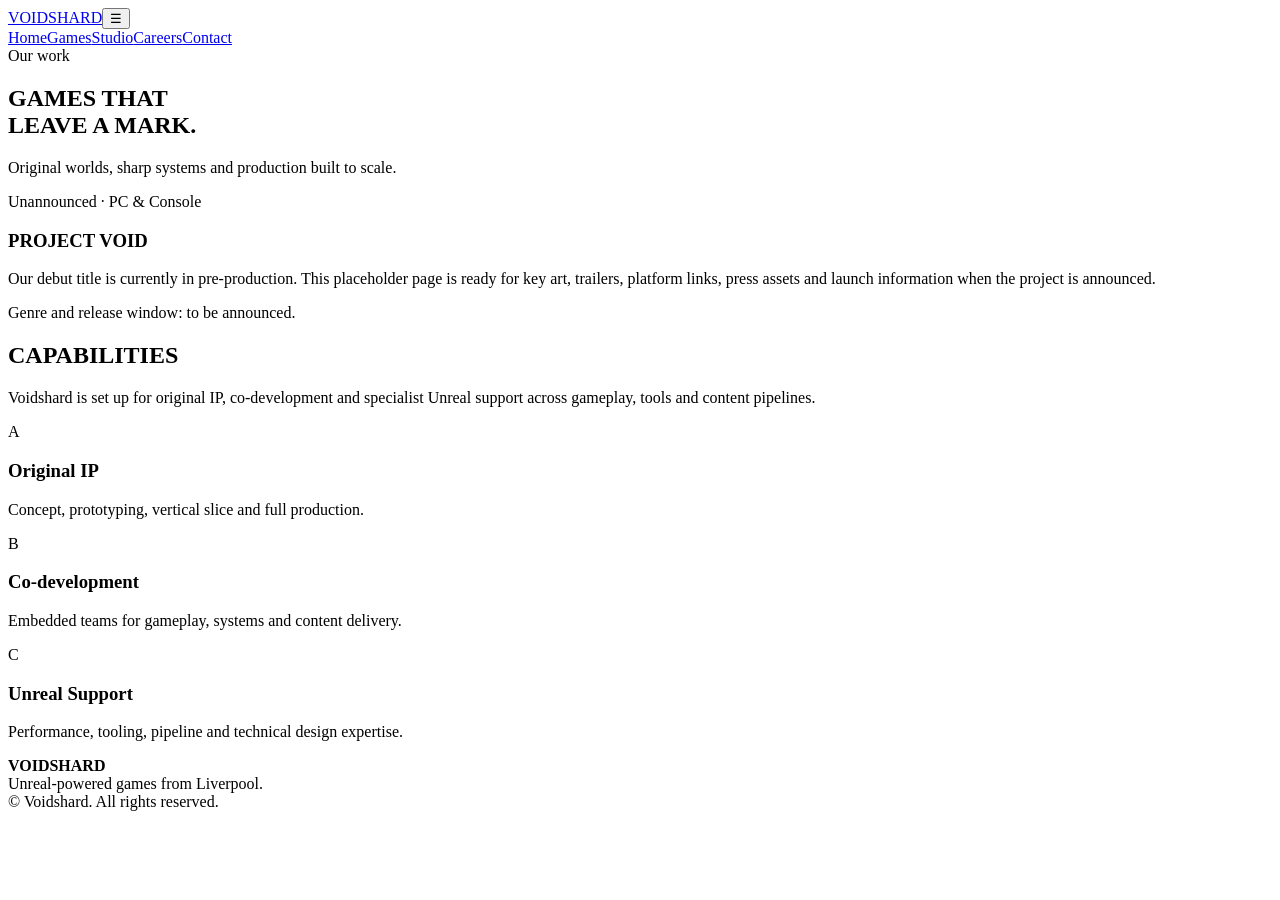
==== games.html @ ee2d3dab "Add games page" ====
<!doctype html><html lang="en"><head><meta charset="utf-8"><meta name="viewport" content="width=device-width,initial-scale=1"><meta name="description" content="Explore games and capabilities from Voidshard."><title>Games | Voidshard</title><link rel="stylesheet" href="assets/styles.css"></head><body><header class="site-header"><div class="wrap nav"><a class="brand" href="index.html"><span class="mark" aria-hidden="true"></span><span>VOIDSHARD</span></a><button class="menu" aria-label="Toggle navigation" aria-expanded="false">☰</button><nav class="nav-links"><a href="index.html">Home</a><a href="games.html">Games</a><a href="studio.html">Studio</a><a href="careers.html">Careers</a><a href="contact.html">Contact</a></nav></div></header><main><section class="page-hero"><div class="wrap"><div class="eyebrow">Our work</div><h1>GAMES THAT<br>LEAVE A MARK.</h1><p>Original worlds, sharp systems and production built to scale.</p></div></section><section class="section"><div class="wrap"><div class="feature"><div class="feature-art"></div><div class="feature-copy"><div class="eyebrow">Unannounced · PC & Console</div><h3>PROJECT VOID</h3><p>Our debut title is currently in pre-production. This placeholder page is ready for key art, trailers, platform links, press assets and launch information when the project is announced.</p><p class="small">Genre and release window: to be announced.</p></div></div></div></section><section class="section"><div class="wrap"><div class="section-head"><h2>CAPABILITIES</h2><p>Voidshard is set up for original IP, co-development and specialist Unreal support across gameplay, tools and content pipelines.</p></div><div class="grid-3"><article class="card"><span class="num">A</span><h3>Original IP</h3><p>Concept, prototyping, vertical slice and full production.</p></article><article class="card"><span class="num">B</span><h3>Co-development</h3><p>Embedded teams for gameplay, systems and content delivery.</p></article><article class="card"><span class="num">C</span><h3>Unreal Support</h3><p>Performance, tooling, pipeline and technical design expertise.</p></article></div></div></section></main><footer><div class="wrap footer-row"><div><strong>VOIDSHARD</strong><div class="small">Unreal-powered games from Liverpool.</div></div><div class="small">© <span data-year></span> Voidshard. All rights reserved.</div></div></footer><script src="assets/script.js"></script></body></html>
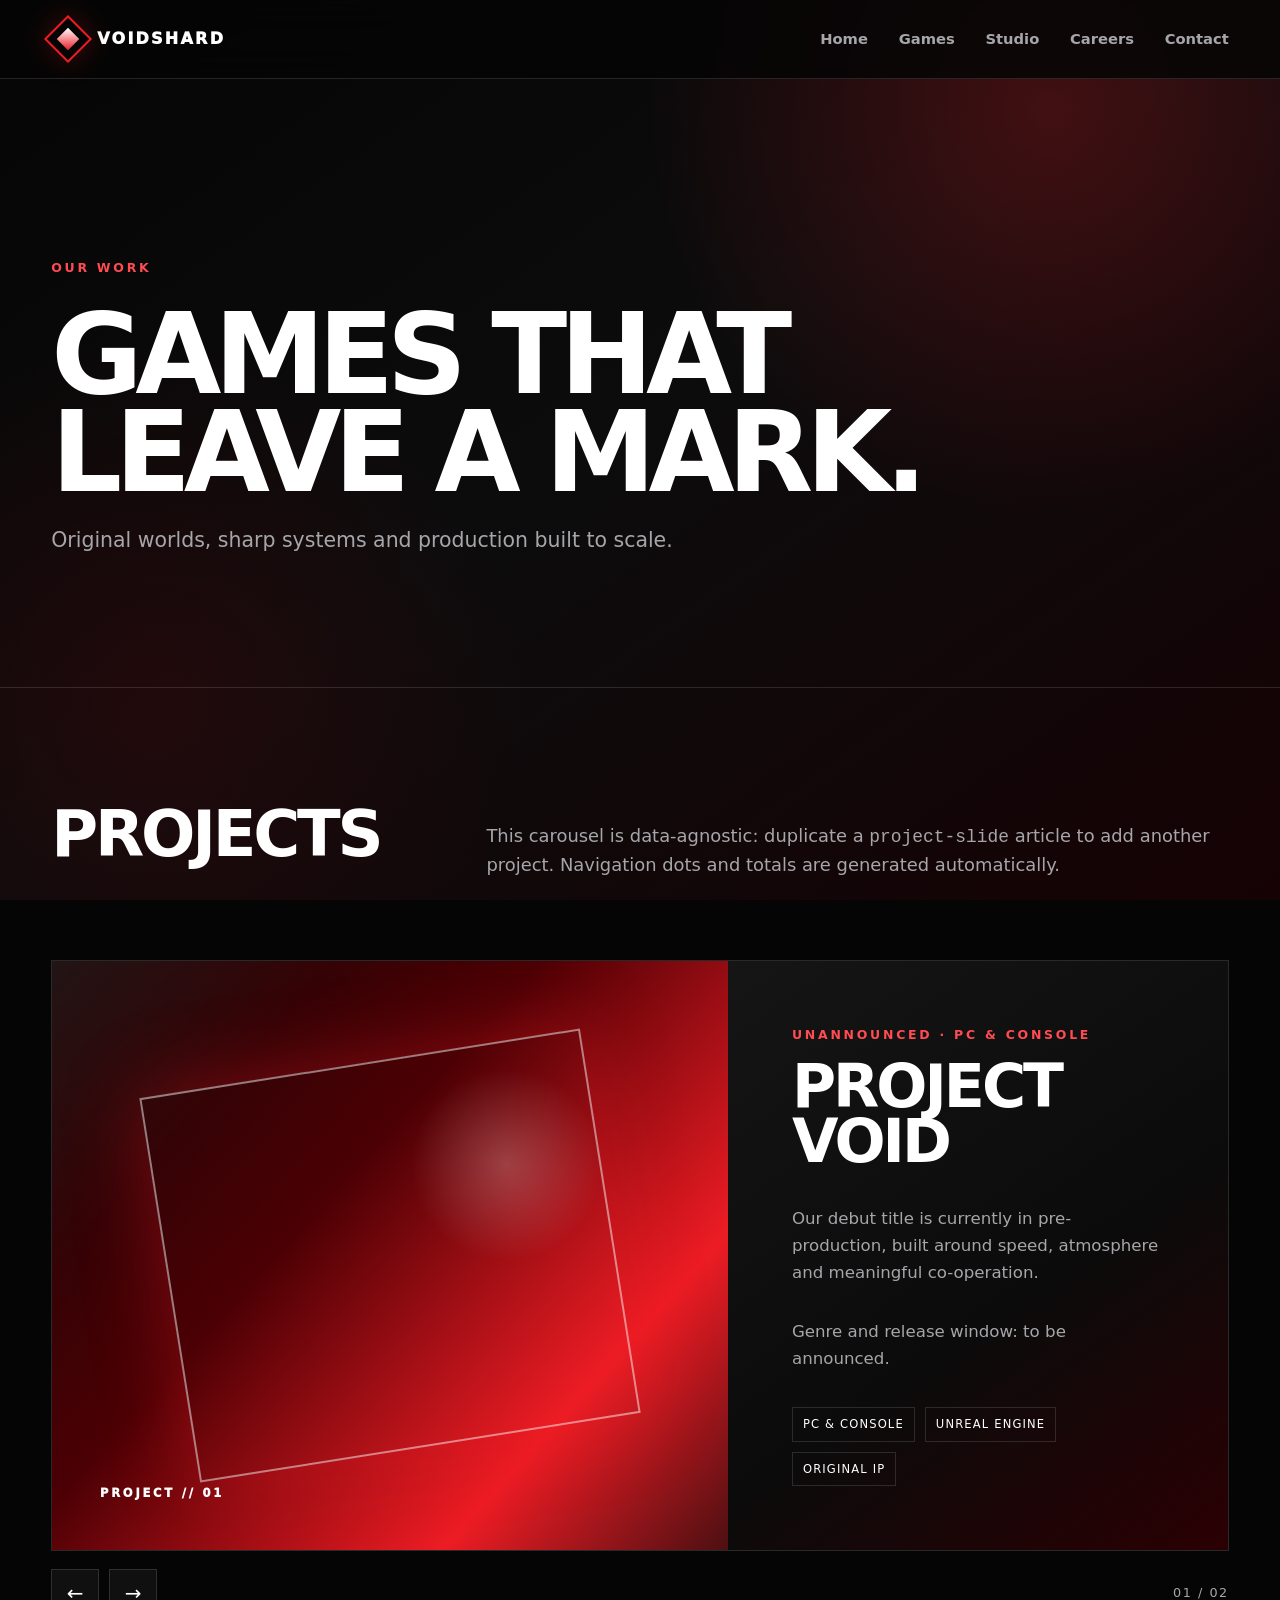
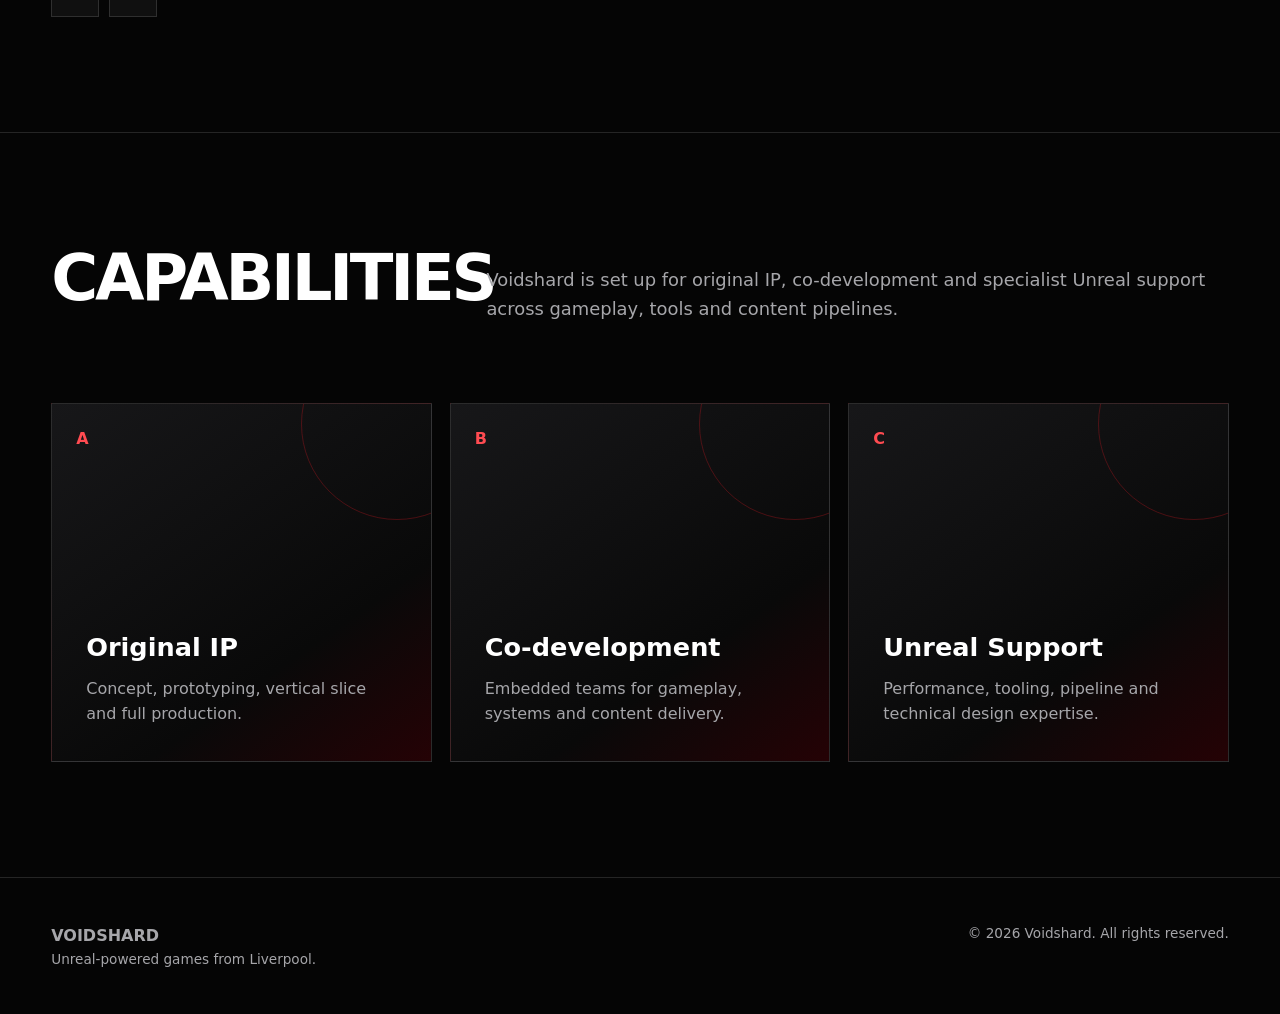
==== commit 1f791d43: "Add reusable multi-project games carousel" ====
--- a/games.html
+++ b/games.html
@@ -1 +1 @@
-<!doctype html><html lang="en"><head><meta charset="utf-8"><meta name="viewport" content="width=device-width,initial-scale=1"><meta name="description" content="Explore games and capabilities from Voidshard."><title>Games | Voidshard</title><link rel="stylesheet" href="assets/styles.css"></head><body><header class="site-header"><div class="wrap nav"><a class="brand" href="index.html"><span class="mark" aria-hidden="true"></span><span>VOIDSHARD</span></a><button class="menu" aria-label="Toggle navigation" aria-expanded="false">☰</button><nav class="nav-links"><a href="index.html">Home</a><a href="games.html">Games</a><a href="studio.html">Studio</a><a href="careers.html">Careers</a><a href="contact.html">Contact</a></nav></div></header><main><section class="page-hero"><div class="wrap"><div class="eyebrow">Our work</div><h1>GAMES THAT<br>LEAVE A MARK.</h1><p>Original worlds, sharp systems and production built to scale.</p></div></section><section class="section"><div class="wrap"><div class="feature"><div class="feature-art"></div><div class="feature-copy"><div class="eyebrow">Unannounced · PC & Console</div><h3>PROJECT VOID</h3><p>Our debut title is currently in pre-production. This placeholder page is ready for key art, trailers, platform links, press assets and launch information when the project is announced.</p><p class="small">Genre and release window: to be announced.</p></div></div></div></section><section class="section"><div class="wrap"><div class="section-head"><h2>CAPABILITIES</h2><p>Voidshard is set up for original IP, co-development and specialist Unreal support across gameplay, tools and content pipelines.</p></div><div class="grid-3"><article class="card"><span class="num">A</span><h3>Original IP</h3><p>Concept, prototyping, vertical slice and full production.</p></article><article class="card"><span class="num">B</span><h3>Co-development</h3><p>Embedded teams for gameplay, systems and content delivery.</p></article><article class="card"><span class="num">C</span><h3>Unreal Support</h3><p>Performance, tooling, pipeline and technical design expertise.</p></article></div></div></section></main><footer><div class="wrap footer-row"><div><strong>VOIDSHARD</strong><div class="small">Unreal-powered games from Liverpool.</div></div><div class="small">© <span data-year></span> Voidshard. All rights reserved.</div></div></footer><script src="assets/script.js"></script></body></html>+<!doctype html><html lang="en"><head><meta charset="utf-8"><meta name="viewport" content="width=device-width,initial-scale=1"><meta name="description" content="Explore games and capabilities from Voidshard."><title>Games | Voidshard</title><link rel="stylesheet" href="assets/styles.css"></head><body><header class="site-header"><div class="wrap nav"><a class="brand" href="index.html"><span class="mark" aria-hidden="true"></span><span>VOIDSHARD</span></a><button class="menu" aria-label="Toggle navigation" aria-expanded="false">☰</button><nav class="nav-links"><a href="index.html">Home</a><a href="games.html">Games</a><a href="studio.html">Studio</a><a href="careers.html">Careers</a><a href="contact.html">Contact</a></nav></div></header><main><section class="page-hero"><div class="wrap"><div class="eyebrow">Our work</div><h1>GAMES THAT<br>LEAVE A MARK.</h1><p>Original worlds, sharp systems and production built to scale.</p></div></section><section class="section"><div class="wrap"><div class="section-head"><h2>PROJECTS</h2><p>This carousel is data-agnostic: duplicate a <code>project-slide</code> article to add another project. Navigation dots and totals are generated automatically.</p></div><div class="projects-shell" data-carousel><div class="projects-viewport"><div class="projects-track"><article class="project-slide" id="project-void"><div class="project-art" data-project="PROJECT // 01"><span class="project-shape"></span></div><div class="project-copy"><div class="eyebrow">Unannounced · PC & Console</div><h3>PROJECT VOID</h3><p>Our debut title is currently in pre-production, built around speed, atmosphere and meaningful co-operation.</p><p class="small">Genre and release window: to be announced.</p><div class="project-meta"><span>PC & Console</span><span>Unreal Engine</span><span>Original IP</span></div></div></article><article class="project-slide" id="project-echo"><div class="project-art alt" data-project="PROJECT // 02"><span class="project-shape"></span></div><div class="project-copy"><div class="eyebrow">Prototype · Original IP</div><h3>PROJECT ECHO</h3><p>A second original concept exploring tactical movement, reactive environments and high-stakes team play.</p><p class="small">Platforms and release window: to be announced.</p><div class="project-meta"><span>Prototype</span><span>Team Play</span><span>Unreal Engine</span></div></div></article></div></div><div class="carousel-controls"><div class="carousel-buttons"><button class="carousel-btn" type="button" data-prev aria-label="Previous project">←</button><button class="carousel-btn" type="button" data-next aria-label="Next project">→</button></div><div class="carousel-dots" data-dots aria-label="Choose project"></div><div class="carousel-status" aria-live="polite"><span data-current>01</span> / <span data-total>02</span></div></div></div></div></section><section class="section"><div class="wrap"><div class="section-head"><h2>CAPABILITIES</h2><p>Voidshard is set up for original IP, co-development and specialist Unreal support across gameplay, tools and content pipelines.</p></div><div class="grid-3"><article class="card"><span class="num">A</span><h3>Original IP</h3><p>Concept, prototyping, vertical slice and full production.</p></article><article class="card"><span class="num">B</span><h3>Co-development</h3><p>Embedded teams for gameplay, systems and content delivery.</p></article><article class="card"><span class="num">C</span><h3>Unreal Support</h3><p>Performance, tooling, pipeline and technical design expertise.</p></article></div></div></section></main><footer><div class="wrap footer-row"><div><strong>VOIDSHARD</strong><div class="small">Unreal-powered games from Liverpool.</div></div><div class="small">© <span data-year></span> Voidshard. All rights reserved.</div></div></footer><script src="assets/script.js"></script></body></html>
--- a/assets/styles.css
+++ b/assets/styles.css
@@ -0,0 +1 @@
+:root{--black:#050505;--black-2:#0b0b0c;--panel:#111113;--panel-2:#171719;--white:#fff;--off:#f2f2f2;--muted:#a6a6aa;--red:#ed1c24;--red-dark:#790006;--red-soft:#ff4b51;--line:rgba(255,255,255,.13);--max:1440px;--gutter:clamp(18px,4vw,64px)}*{box-sizing:border-box}html{scroll-behavior:smooth}body{margin:0;background:var(--black);color:var(--white);font-family:Inter,ui-sans-serif,system-ui,-apple-system,BlinkMacSystemFont,"Segoe UI",sans-serif;line-height:1.6;overflow-x:hidden}body:before{content:"";position:fixed;inset:0;pointer-events:none;z-index:-2;background:radial-gradient(circle at 82% 12%,rgba(237,28,36,.24),transparent 31%),radial-gradient(circle at 12% 78%,rgba(121,0,6,.2),transparent 28%),linear-gradient(145deg,#050505 0%,#0c0c0d 48%,#160204 100%)}a{color:inherit;text-decoration:none}button{font:inherit}.wrap{width:min(calc(100% - (var(--gutter)*2)),var(--max));margin:auto}.site-header{position:sticky;top:0;z-index:50;background:rgba(5,5,5,.84);backdrop-filter:blur(20px);border-bottom:1px solid var(--line)}.nav{min-height:78px;display:flex;align-items:center;justify-content:space-between;gap:24px}.brand{display:flex;align-items:center;gap:12px;font-weight:950;letter-spacing:.14em}.mark{width:34px;aspect-ratio:1;border:2px solid var(--red);transform:rotate(45deg);position:relative;box-shadow:0 0 28px rgba(237,28,36,.28)}.mark:after{content:"";position:absolute;inset:7px;background:linear-gradient(135deg,var(--white),var(--red))}.nav-links{display:flex;gap:clamp(16px,2.4vw,34px);font-size:.92rem;font-weight:750}.nav-links a{color:var(--muted)}.nav-links a:hover,.nav-links a.active{color:var(--white)}.menu{display:none;background:none;border:0;color:white;font-size:1.4rem}.hero{min-height:calc(100svh - 78px);display:grid;align-items:end;padding:clamp(84px,12vh,150px) 0 clamp(56px,8vh,90px);position:relative;overflow:hidden}.hero:after{content:"VOIDSHARD";position:absolute;right:-1vw;top:4vh;font-size:clamp(5rem,17vw,20rem);font-weight:1000;letter-spacing:-.09em;color:rgba(255,255,255,.025);writing-mode:vertical-rl}.eyebrow{color:var(--red-soft);text-transform:uppercase;letter-spacing:.22em;font-size:.78rem;font-weight:900}.hero h1,.page-hero h1{font-size:clamp(3.4rem,8.7vw,9rem);line-height:.88;letter-spacing:-.065em;margin:.25em 0 .2em;max-width:1100px}.hero p,.page-hero p{font-size:clamp(1rem,1.6vw,1.4rem);color:var(--muted);max-width:760px}.actions{display:flex;gap:14px;flex-wrap:wrap;margin-top:34px}.btn{display:inline-flex;align-items:center;justify-content:center;min-height:48px;padding:13px 20px;border:1px solid var(--line);font-weight:850;text-transform:uppercase;letter-spacing:.1em;font-size:.76rem;transition:.2s;background:transparent;color:var(--white)}.btn.primary{background:linear-gradient(135deg,var(--white) 0%,#ffb4b7 10%,var(--red) 48%,var(--red-dark) 100%);color:var(--white);border-color:var(--red)}.btn:hover{transform:translateY(-2px);border-color:rgba(255,255,255,.38)}.section{padding:clamp(72px,9vw,130px) 0;border-top:1px solid var(--line)}.section-head{display:grid;grid-template-columns:minmax(0,1fr) minmax(0,2fr);gap:clamp(26px,5vw,72px);margin-bottom:clamp(36px,5vw,62px)}.section h2{font-size:clamp(2.4rem,5vw,5.4rem);line-height:.95;letter-spacing:-.05em;margin:0}.section-head p{color:var(--muted);max-width:760px;font-size:clamp(1rem,1.4vw,1.15rem)}.grid-3{display:grid;grid-template-columns:repeat(3,minmax(0,1fr));gap:18px}.card{background:linear-gradient(145deg,var(--panel-2),#090909 68%,#250205);border:1px solid var(--line);min-height:clamp(280px,28vw,360px);padding:clamp(24px,3vw,34px);display:flex;flex-direction:column;justify-content:flex-end;position:relative;overflow:hidden}.card:before{content:"";position:absolute;width:190px;aspect-ratio:1;border:1px solid rgba(237,28,36,.28);border-radius:50%;top:-76px;right:-62px}.card .num{position:absolute;top:22px;left:24px;color:var(--red-soft);font-weight:900}.card h3{font-size:clamp(1.45rem,2vw,1.85rem);margin:0 0 8px}.card p{color:var(--muted);margin:0}.page-hero{padding:clamp(110px,14vw,180px) 0 clamp(70px,9vw,110px);min-height:58svh;display:flex;align-items:flex-end}.prose{max-width:850px}.prose h2{font-size:2rem;margin-top:2.5em}.prose p,.prose li{color:var(--muted);font-size:1.08rem}.jobs{display:grid;gap:12px}.job{display:grid;grid-template-columns:1fr auto;align-items:center;padding:24px;border:1px solid var(--line);background:linear-gradient(145deg,var(--panel),#150204)}.job h3{margin:0}.job span{color:var(--muted)}.contact-grid{display:grid;grid-template-columns:repeat(2,minmax(0,1fr));gap:30px}.contact-card{padding:34px;border:1px solid var(--line);background:linear-gradient(145deg,var(--panel),#170204)}.projects-shell{position:relative}.projects-viewport{overflow:hidden;border:1px solid var(--line);background:#090909;touch-action:pan-y pinch-zoom}.projects-track{display:flex;transition:transform .55s cubic-bezier(.22,.61,.36,1);will-change:transform}.project-slide{min-width:100%;display:grid;grid-template-columns:minmax(0,1.15fr) minmax(320px,.85fr);min-height:clamp(480px,46vw,650px)}.project-art{position:relative;overflow:hidden;isolation:isolate;background:#140103}.project-art:before{content:"";position:absolute;inset:-10%;background:radial-gradient(circle at 65% 38%,rgba(255,255,255,.22),transparent 14%),linear-gradient(135deg,rgba(255,255,255,.08),transparent 28%),linear-gradient(135deg,#080808 0%,#4b0004 42%,#ed1c24 72%,#0a0a0a 100%);transform:rotate(-3deg);z-index:-2}.project-art.alt:before{background:radial-gradient(circle at 32% 40%,rgba(255,255,255,.3),transparent 11%),linear-gradient(145deg,#fff 0%,#ff7479 8%,#8f0007 37%,#111 72%,#000 100%)}.project-art:after{content:attr(data-project);position:absolute;left:clamp(22px,4vw,48px);bottom:clamp(22px,4vw,48px);font-weight:950;letter-spacing:.24em;font-size:.72rem}.project-shape{position:absolute;inset:17%;border:clamp(2px,.22vw,4px) solid rgba(255,255,255,.48);transform:rotate(-9deg);box-shadow:0 0 80px rgba(237,28,36,.36)}.project-art.alt .project-shape{border-radius:50%;transform:rotate(0) scale(.78);box-shadow:0 0 0 36px rgba(237,28,36,.16),0 0 110px rgba(255,255,255,.2)}.project-copy{padding:clamp(34px,5vw,72px);display:flex;flex-direction:column;justify-content:center;background:linear-gradient(145deg,#151515 0%,#0b0b0b 58%,#2b0003 100%)}.project-copy h3{font-size:clamp(2.4rem,4.7vw,5rem);line-height:.92;margin:14px 0 20px;letter-spacing:-.05em}.project-copy p{color:var(--muted);font-size:clamp(1rem,1.3vw,1.14rem)}.project-meta{display:flex;gap:10px;flex-wrap:wrap;margin-top:18px}.project-meta span{border:1px solid var(--line);padding:7px 10px;font-size:.72rem;text-transform:uppercase;letter-spacing:.1em}.carousel-controls{display:flex;align-items:center;justify-content:space-between;gap:20px;margin-top:18px}.carousel-buttons{display:flex;gap:10px}.carousel-btn{width:48px;aspect-ratio:1;border:1px solid var(--line);background:#101010;color:#fff;cursor:pointer;font-size:1.25rem}.carousel-btn:hover{background:var(--red)}.carousel-dots{display:flex;gap:8px}.carousel-dot{width:28px;height:4px;border:0;background:#444;cursor:pointer;padding:0}.carousel-dot.active{background:var(--red)}.carousel-status{color:var(--muted);font-size:.8rem;letter-spacing:.12em;text-transform:uppercase}footer{padding:45px 0;border-top:1px solid var(--line);color:var(--muted)}.footer-row{display:flex;justify-content:space-between;gap:20px;flex-wrap:wrap}.small{font-size:.85rem;color:var(--muted)}@media(max-width:980px){.project-slide{grid-template-columns:1fr;min-height:0}.project-art{min-height:clamp(320px,56vw,520px)}.project-copy{min-height:340px}.section-head{grid-template-columns:1fr}.grid-3{grid-template-columns:repeat(2,minmax(0,1fr))}}@media(max-width:760px){:root{--gutter:20px}.nav-links{display:none;position:absolute;top:78px;left:0;right:0;padding:25px 20px;background:#090909;flex-direction:column;border-bottom:1px solid var(--line)}.nav-links.open{display:flex}.menu{display:block}.contact-grid,.grid-3{grid-template-columns:1fr}.hero h1,.page-hero h1{font-size:clamp(3rem,15vw,5.6rem)}.job{grid-template-columns:1fr;gap:8px}.project-art{min-height:72vw}.project-copy{padding:30px 24px;min-height:360px}.carousel-controls{align-items:flex-end}.carousel-status{display:none}}@media(max-width:430px){.brand{font-size:.9rem}.mark{width:29px}.hero{padding-top:72px}.actions{display:grid}.btn{width:100%}.project-copy h3{font-size:2.45rem}.carousel-dot{width:20px}}@media(min-width:1800px){:root{--max:1640px}.hero h1,.page-hero h1{font-size:9.5rem}.project-slide{min-height:720px}}@media(prefers-reduced-motion:reduce){html{scroll-behavior:auto}*,*:before,*:after{transition-duration:.01ms!important;animation-duration:.01ms!important;animation-iteration-count:1!important}}
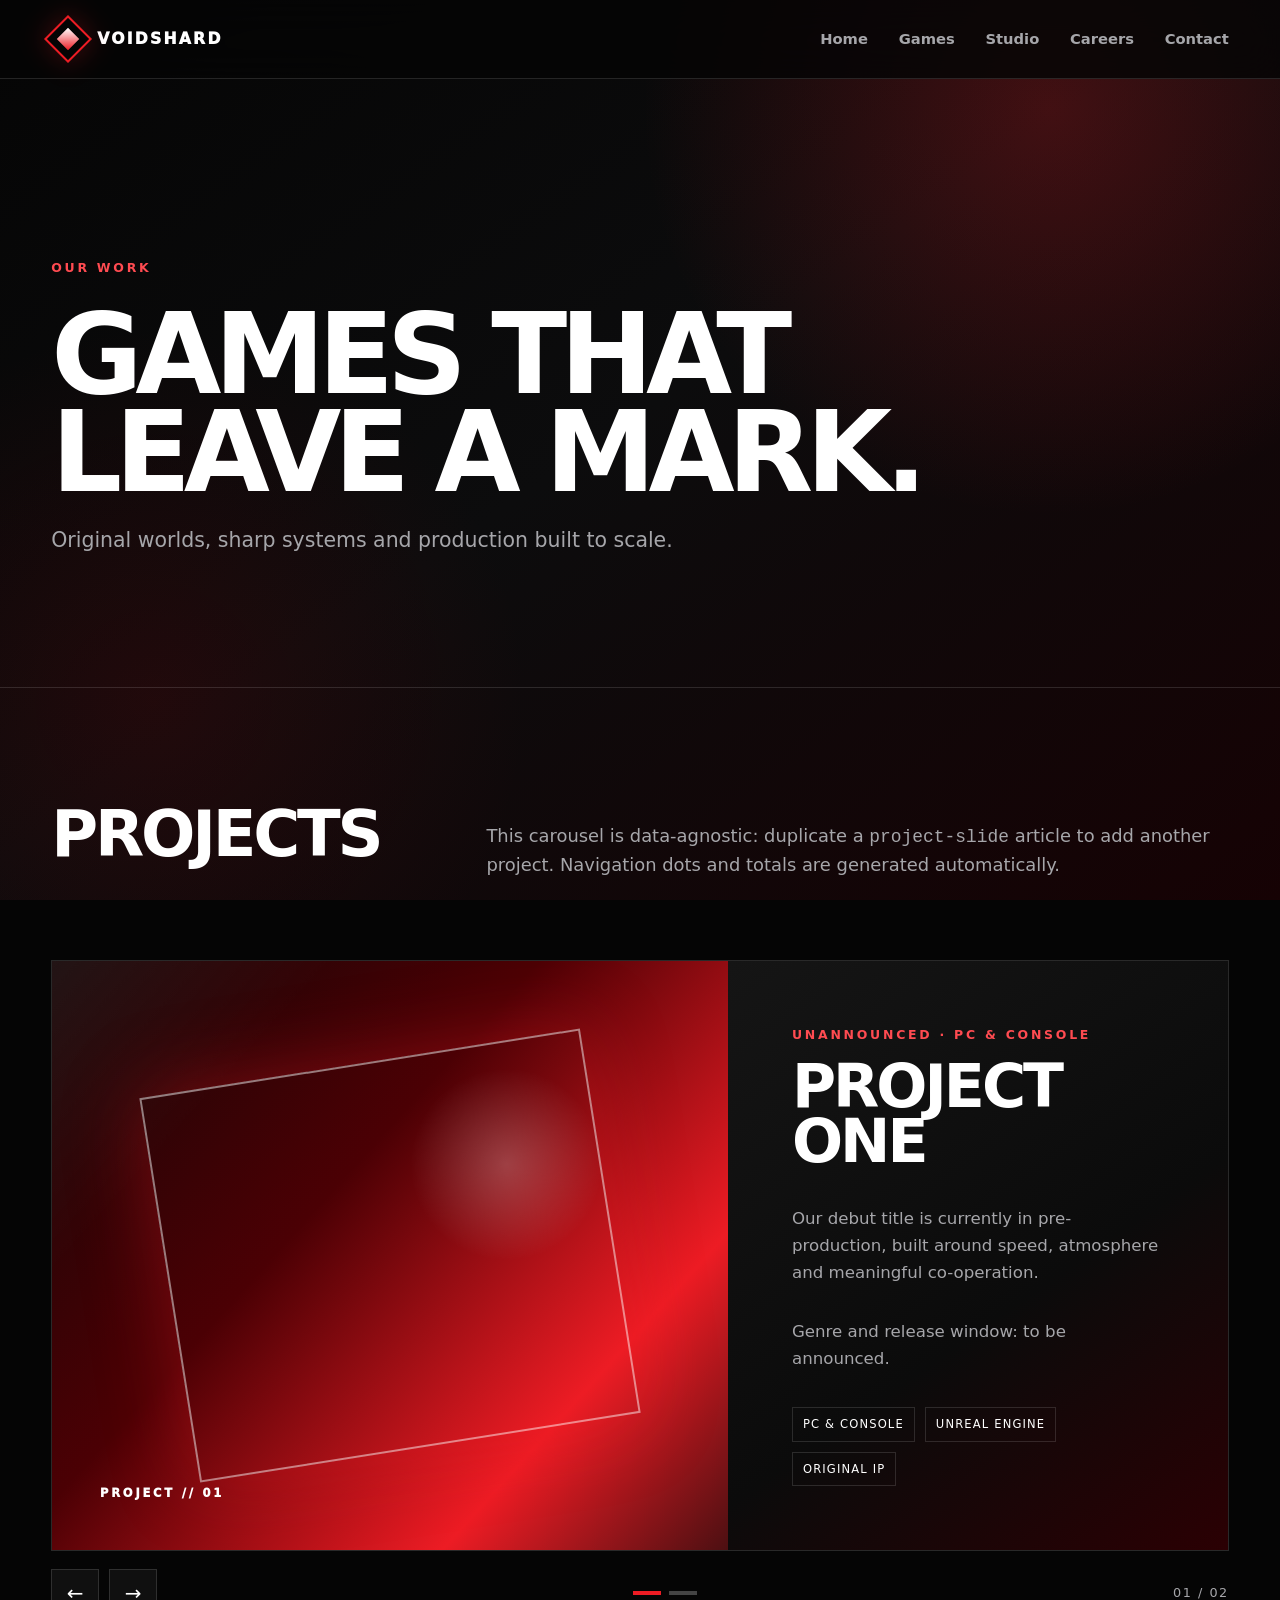
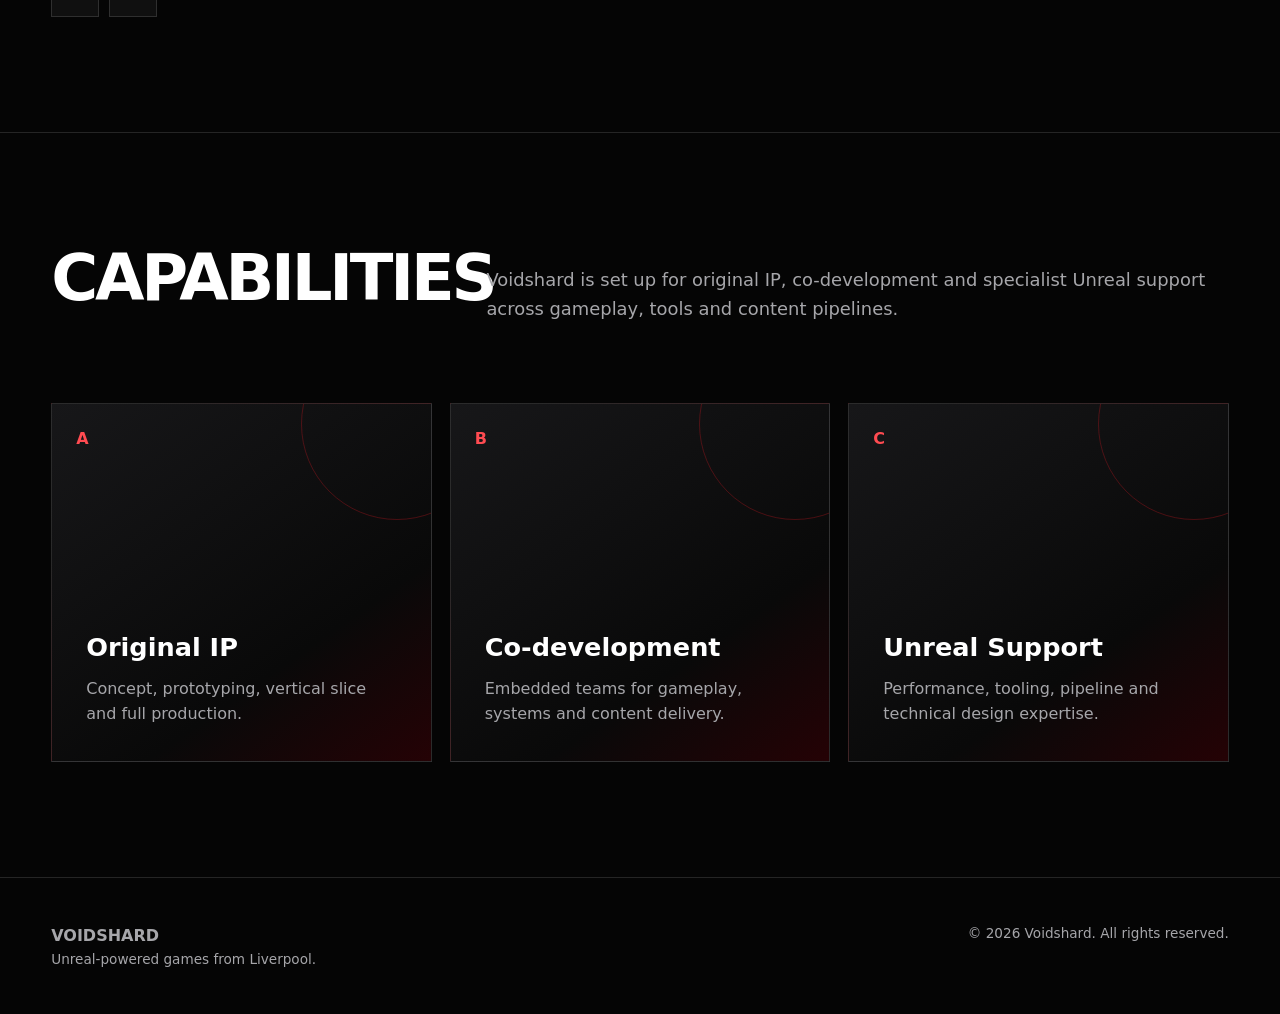
==== commit 162c6c2c: "Update games.html" ====
--- a/games.html
+++ b/games.html
@@ -1 +1 @@
-<!doctype html><html lang="en"><head><meta charset="utf-8"><meta name="viewport" content="width=device-width,initial-scale=1"><meta name="description" content="Explore games and capabilities from Voidshard."><title>Games | Voidshard</title><link rel="stylesheet" href="assets/styles.css"></head><body><header class="site-header"><div class="wrap nav"><a class="brand" href="index.html"><span class="mark" aria-hidden="true"></span><span>VOIDSHARD</span></a><button class="menu" aria-label="Toggle navigation" aria-expanded="false">☰</button><nav class="nav-links"><a href="index.html">Home</a><a href="games.html">Games</a><a href="studio.html">Studio</a><a href="careers.html">Careers</a><a href="contact.html">Contact</a></nav></div></header><main><section class="page-hero"><div class="wrap"><div class="eyebrow">Our work</div><h1>GAMES THAT<br>LEAVE A MARK.</h1><p>Original worlds, sharp systems and production built to scale.</p></div></section><section class="section"><div class="wrap"><div class="section-head"><h2>PROJECTS</h2><p>This carousel is data-agnostic: duplicate a <code>project-slide</code> article to add another project. Navigation dots and totals are generated automatically.</p></div><div class="projects-shell" data-carousel><div class="projects-viewport"><div class="projects-track"><article class="project-slide" id="project-void"><div class="project-art" data-project="PROJECT // 01"><span class="project-shape"></span></div><div class="project-copy"><div class="eyebrow">Unannounced · PC & Console</div><h3>PROJECT VOID</h3><p>Our debut title is currently in pre-production, built around speed, atmosphere and meaningful co-operation.</p><p class="small">Genre and release window: to be announced.</p><div class="project-meta"><span>PC & Console</span><span>Unreal Engine</span><span>Original IP</span></div></div></article><article class="project-slide" id="project-echo"><div class="project-art alt" data-project="PROJECT // 02"><span class="project-shape"></span></div><div class="project-copy"><div class="eyebrow">Prototype · Original IP</div><h3>PROJECT ECHO</h3><p>A second original concept exploring tactical movement, reactive environments and high-stakes team play.</p><p class="small">Platforms and release window: to be announced.</p><div class="project-meta"><span>Prototype</span><span>Team Play</span><span>Unreal Engine</span></div></div></article></div></div><div class="carousel-controls"><div class="carousel-buttons"><button class="carousel-btn" type="button" data-prev aria-label="Previous project">←</button><button class="carousel-btn" type="button" data-next aria-label="Next project">→</button></div><div class="carousel-dots" data-dots aria-label="Choose project"></div><div class="carousel-status" aria-live="polite"><span data-current>01</span> / <span data-total>02</span></div></div></div></div></section><section class="section"><div class="wrap"><div class="section-head"><h2>CAPABILITIES</h2><p>Voidshard is set up for original IP, co-development and specialist Unreal support across gameplay, tools and content pipelines.</p></div><div class="grid-3"><article class="card"><span class="num">A</span><h3>Original IP</h3><p>Concept, prototyping, vertical slice and full production.</p></article><article class="card"><span class="num">B</span><h3>Co-development</h3><p>Embedded teams for gameplay, systems and content delivery.</p></article><article class="card"><span class="num">C</span><h3>Unreal Support</h3><p>Performance, tooling, pipeline and technical design expertise.</p></article></div></div></section></main><footer><div class="wrap footer-row"><div><strong>VOIDSHARD</strong><div class="small">Unreal-powered games from Liverpool.</div></div><div class="small">© <span data-year></span> Voidshard. All rights reserved.</div></div></footer><script src="assets/script.js"></script></body></html>+<!doctype html><html lang="en"><head><meta charset="utf-8"><meta name="viewport" content="width=device-width,initial-scale=1"><meta name="description" content="Explore games and capabilities from Voidshard."><title>Games | Voidshard</title><link rel="stylesheet" href="assets/styles.css"></head><body><header class="site-header"><div class="wrap nav"><a class="brand" href="index.html"><span class="mark" aria-hidden="true"></span><span>VOIDSHARD</span></a><button class="menu" aria-label="Toggle navigation" aria-expanded="false">☰</button><nav class="nav-links"><a href="index.html">Home</a><a href="games.html">Games</a><a href="studio.html">Studio</a><a href="careers.html">Careers</a><a href="contact.html">Contact</a></nav></div></header><main><section class="page-hero"><div class="wrap"><div class="eyebrow">Our work</div><h1>GAMES THAT<br>LEAVE A MARK.</h1><p>Original worlds, sharp systems and production built to scale.</p></div></section><section class="section"><div class="wrap"><div class="section-head"><h2>PROJECTS</h2><p>This carousel is data-agnostic: duplicate a <code>project-slide</code> article to add another project. Navigation dots and totals are generated automatically.</p></div><div class="projects-shell" data-carousel><div class="projects-viewport"><div class="projects-track"><article class="project-slide" id="project-void"><div class="project-art" data-project="PROJECT // 01"><span class="project-shape"></span></div><div class="project-copy"><div class="eyebrow">Unannounced · PC & Console</div><h3>PROJECT ONE</h3><p>Our debut title is currently in pre-production, built around speed, atmosphere and meaningful co-operation.</p><p class="small">Genre and release window: to be announced.</p><div class="project-meta"><span>PC & Console</span><span>Unreal Engine</span><span>Original IP</span></div></div></article><article class="project-slide" id="project-echo"><div class="project-art alt" data-project="PROJECT // 02"><span class="project-shape"></span></div><div class="project-copy"><div class="eyebrow">Prototype · Original IP</div><h3>PROJECT ECHO</h3><p>A second original concept exploring tactical movement, reactive environments and high-stakes team play.</p><p class="small">Platforms and release window: to be announced.</p><div class="project-meta"><span>Prototype</span><span>Team Play</span><span>Unreal Engine</span></div></div></article></div></div><div class="carousel-controls"><div class="carousel-buttons"><button class="carousel-btn" type="button" data-prev aria-label="Previous project">←</button><button class="carousel-btn" type="button" data-next aria-label="Next project">→</button></div><div class="carousel-dots" data-dots aria-label="Choose project"></div><div class="carousel-status" aria-live="polite"><span data-current>01</span> / <span data-total>02</span></div></div></div></div></section><section class="section"><div class="wrap"><div class="section-head"><h2>CAPABILITIES</h2><p>Voidshard is set up for original IP, co-development and specialist Unreal support across gameplay, tools and content pipelines.</p></div><div class="grid-3"><article class="card"><span class="num">A</span><h3>Original IP</h3><p>Concept, prototyping, vertical slice and full production.</p></article><article class="card"><span class="num">B</span><h3>Co-development</h3><p>Embedded teams for gameplay, systems and content delivery.</p></article><article class="card"><span class="num">C</span><h3>Unreal Support</h3><p>Performance, tooling, pipeline and technical design expertise.</p></article></div></div></section></main><footer><div class="wrap footer-row"><div><strong>VOIDSHARD</strong><div class="small">Unreal-powered games from Liverpool.</div></div><div class="small">© <span data-year></span> Voidshard. All rights reserved.</div></div></footer><script src="assets/script.js"></script></body></html>
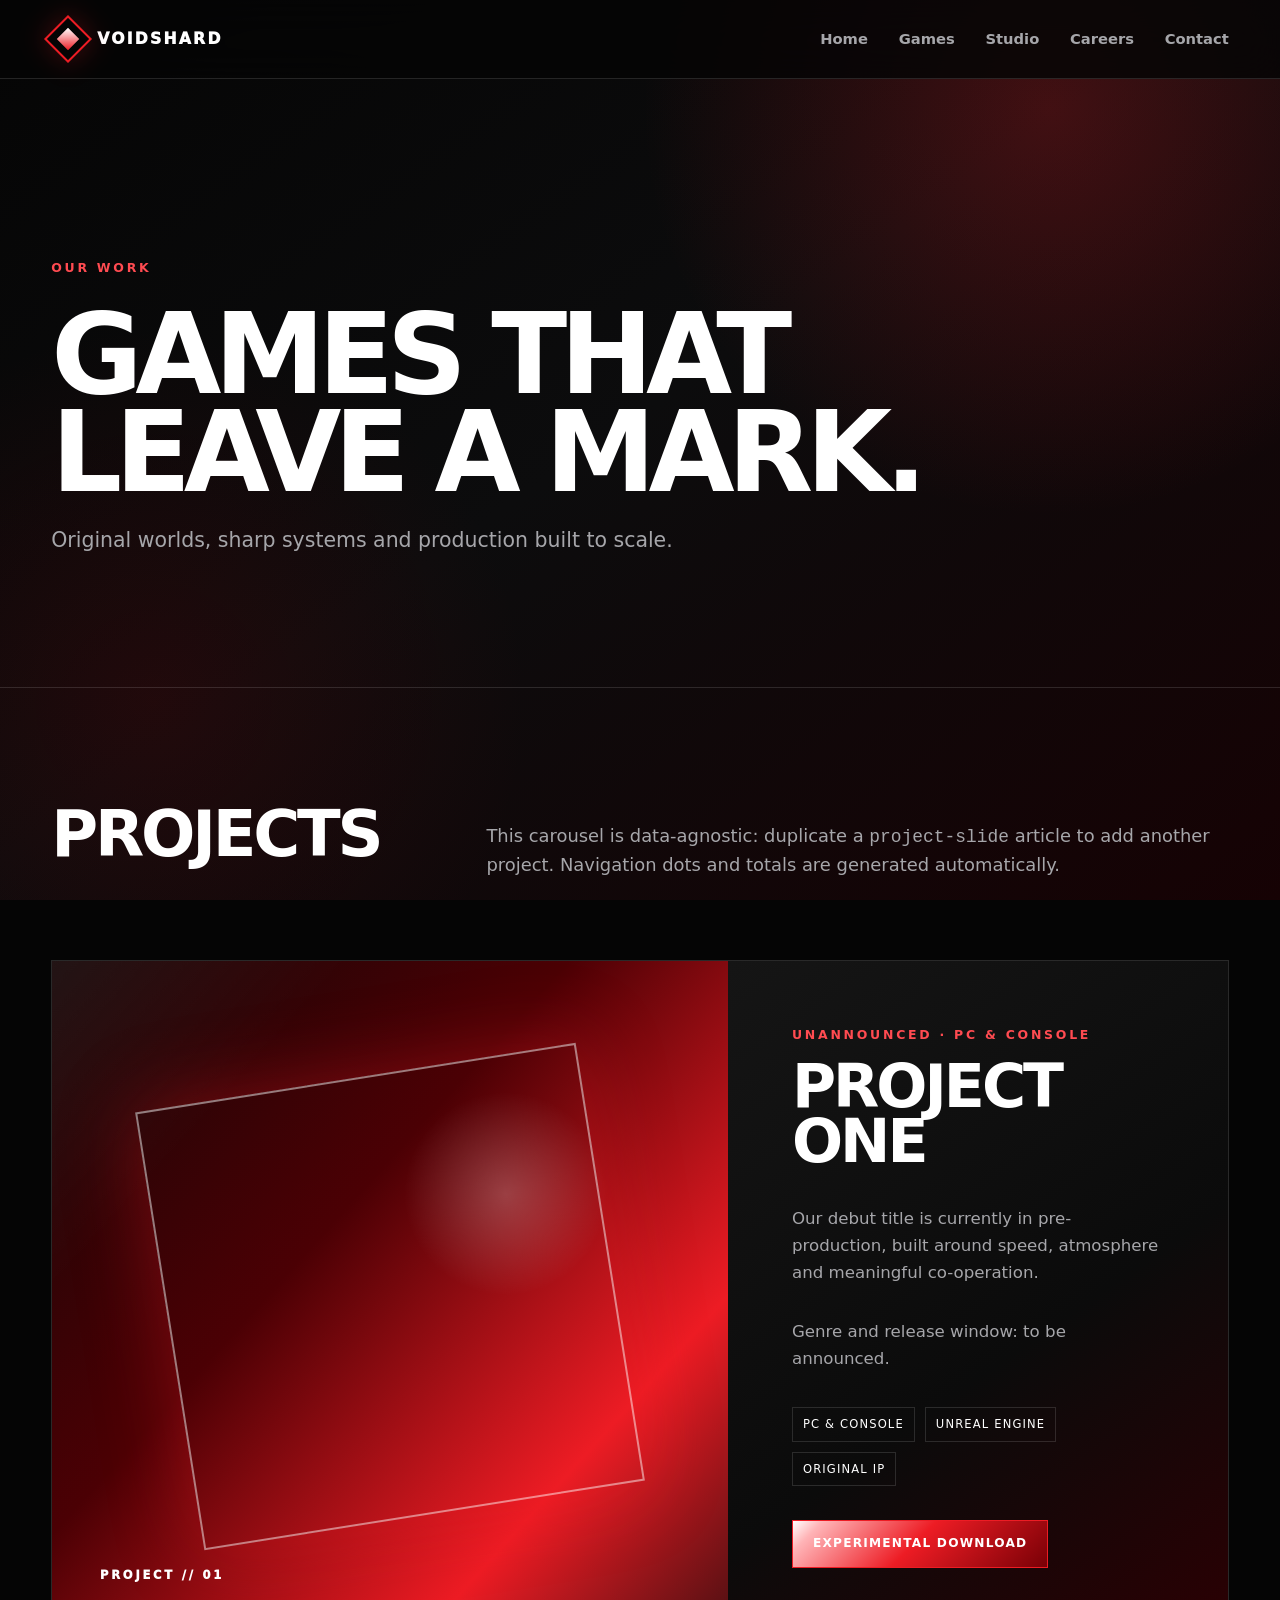
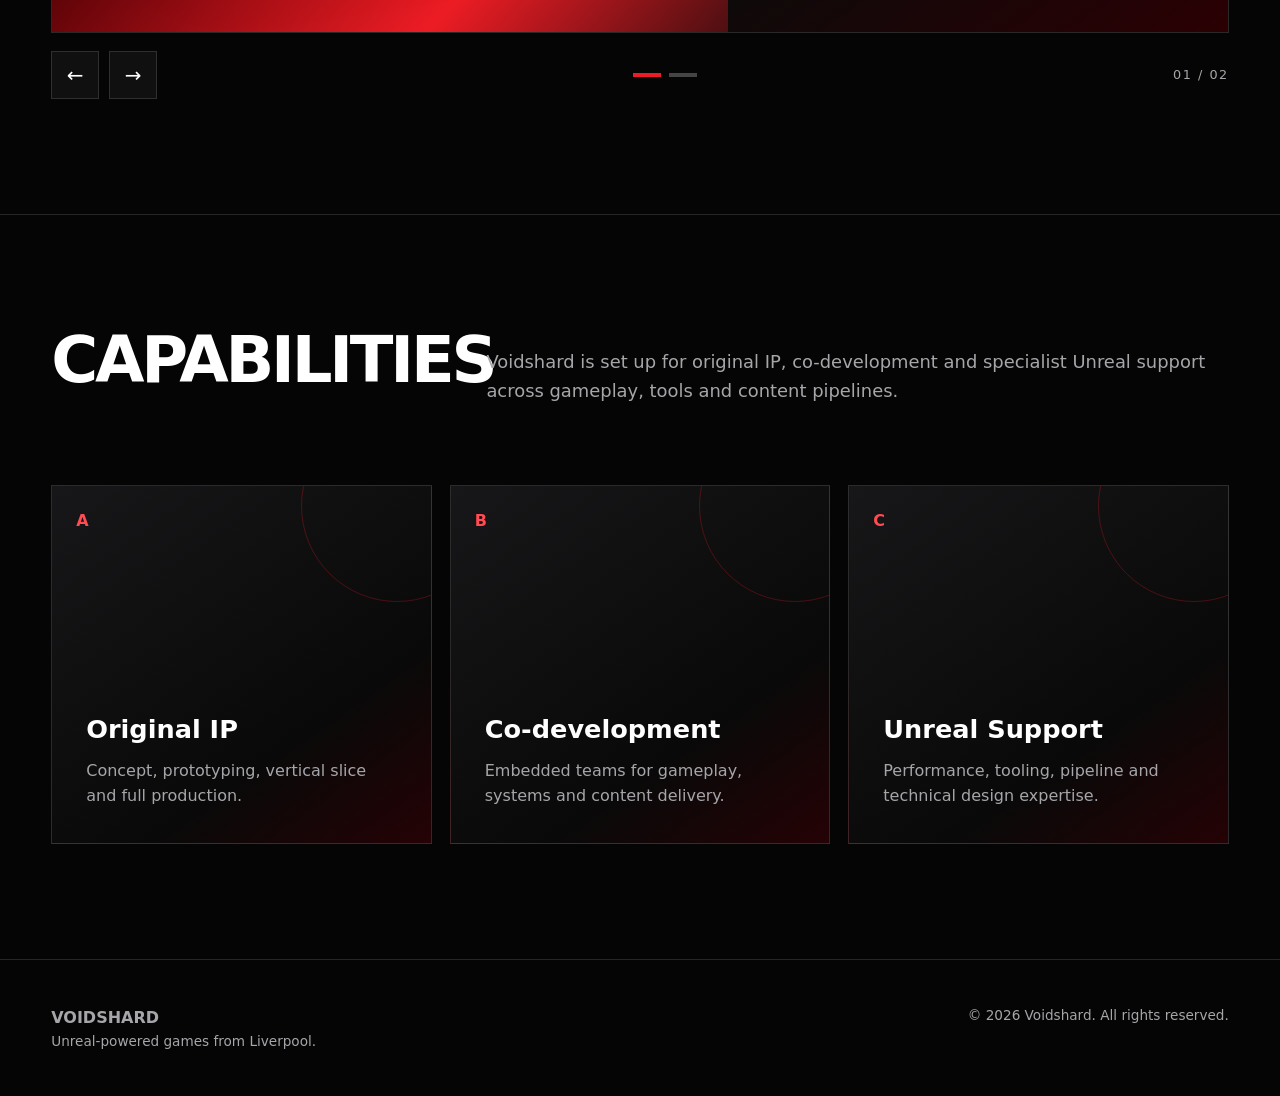
==== commit 81a7b3bf: "Add experimental Project One download" ====
--- a/games.html
+++ b/games.html
@@ -1 +1 @@
-<!doctype html><html lang="en"><head><meta charset="utf-8"><meta name="viewport" content="width=device-width,initial-scale=1"><meta name="description" content="Explore games and capabilities from Voidshard."><title>Games | Voidshard</title><link rel="stylesheet" href="assets/styles.css"></head><body><header class="site-header"><div class="wrap nav"><a class="brand" href="index.html"><span class="mark" aria-hidden="true"></span><span>VOIDSHARD</span></a><button class="menu" aria-label="Toggle navigation" aria-expanded="false">☰</button><nav class="nav-links"><a href="index.html">Home</a><a href="games.html">Games</a><a href="studio.html">Studio</a><a href="careers.html">Careers</a><a href="contact.html">Contact</a></nav></div></header><main><section class="page-hero"><div class="wrap"><div class="eyebrow">Our work</div><h1>GAMES THAT<br>LEAVE A MARK.</h1><p>Original worlds, sharp systems and production built to scale.</p></div></section><section class="section"><div class="wrap"><div class="section-head"><h2>PROJECTS</h2><p>This carousel is data-agnostic: duplicate a <code>project-slide</code> article to add another project. Navigation dots and totals are generated automatically.</p></div><div class="projects-shell" data-carousel><div class="projects-viewport"><div class="projects-track"><article class="project-slide" id="project-void"><div class="project-art" data-project="PROJECT // 01"><span class="project-shape"></span></div><div class="project-copy"><div class="eyebrow">Unannounced · PC & Console</div><h3>PROJECT ONE</h3><p>Our debut title is currently in pre-production, built around speed, atmosphere and meaningful co-operation.</p><p class="small">Genre and release window: to be announced.</p><div class="project-meta"><span>PC & Console</span><span>Unreal Engine</span><span>Original IP</span></div></div></article><article class="project-slide" id="project-echo"><div class="project-art alt" data-project="PROJECT // 02"><span class="project-shape"></span></div><div class="project-copy"><div class="eyebrow">Prototype · Original IP</div><h3>PROJECT ECHO</h3><p>A second original concept exploring tactical movement, reactive environments and high-stakes team play.</p><p class="small">Platforms and release window: to be announced.</p><div class="project-meta"><span>Prototype</span><span>Team Play</span><span>Unreal Engine</span></div></div></article></div></div><div class="carousel-controls"><div class="carousel-buttons"><button class="carousel-btn" type="button" data-prev aria-label="Previous project">←</button><button class="carousel-btn" type="button" data-next aria-label="Next project">→</button></div><div class="carousel-dots" data-dots aria-label="Choose project"></div><div class="carousel-status" aria-live="polite"><span data-current>01</span> / <span data-total>02</span></div></div></div></div></section><section class="section"><div class="wrap"><div class="section-head"><h2>CAPABILITIES</h2><p>Voidshard is set up for original IP, co-development and specialist Unreal support across gameplay, tools and content pipelines.</p></div><div class="grid-3"><article class="card"><span class="num">A</span><h3>Original IP</h3><p>Concept, prototyping, vertical slice and full production.</p></article><article class="card"><span class="num">B</span><h3>Co-development</h3><p>Embedded teams for gameplay, systems and content delivery.</p></article><article class="card"><span class="num">C</span><h3>Unreal Support</h3><p>Performance, tooling, pipeline and technical design expertise.</p></article></div></div></section></main><footer><div class="wrap footer-row"><div><strong>VOIDSHARD</strong><div class="small">Unreal-powered games from Liverpool.</div></div><div class="small">© <span data-year></span> Voidshard. All rights reserved.</div></div></footer><script src="assets/script.js"></script></body></html>
+<!doctype html><html lang="en"><head><meta charset="utf-8"><meta name="viewport" content="width=device-width,initial-scale=1"><meta name="description" content="Explore games and capabilities from Voidshard."><title>Games | Voidshard</title><link rel="stylesheet" href="assets/styles.css"></head><body><header class="site-header"><div class="wrap nav"><a class="brand" href="index.html"><span class="mark" aria-hidden="true"></span><span>VOIDSHARD</span></a><button class="menu" aria-label="Toggle navigation" aria-expanded="false">☰</button><nav class="nav-links"><a href="index.html">Home</a><a href="games.html">Games</a><a href="studio.html">Studio</a><a href="careers.html">Careers</a><a href="contact.html">Contact</a></nav></div></header><main><section class="page-hero"><div class="wrap"><div class="eyebrow">Our work</div><h1>GAMES THAT<br>LEAVE A MARK.</h1><p>Original worlds, sharp systems and production built to scale.</p></div></section><section class="section"><div class="wrap"><div class="section-head"><h2>PROJECTS</h2><p>This carousel is data-agnostic: duplicate a <code>project-slide</code> article to add another project. Navigation dots and totals are generated automatically.</p></div><div class="projects-shell" data-carousel><div class="projects-viewport"><div class="projects-track"><article class="project-slide" id="project-void"><div class="project-art" data-project="PROJECT // 01"><span class="project-shape"></span></div><div class="project-copy"><div class="eyebrow">Unannounced · PC & Console</div><h3>PROJECT ONE</h3><p>Our debut title is currently in pre-production, built around speed, atmosphere and meaningful co-operation.</p><p class="small">Genre and release window: to be announced.</p><div class="project-meta"><span>PC & Console</span><span>Unreal Engine</span><span>Original IP</span></div><div class="actions"><a class="btn primary" href="https://mlltalrpwpuzmywepelq.supabase.co/storage/v1/object/public/Executables/readme.txt" download target="_blank" rel="noopener">Experimental Download</a></div></div></article><article class="project-slide" id="project-echo"><div class="project-art alt" data-project="PROJECT // 02"><span class="project-shape"></span></div><div class="project-copy"><div class="eyebrow">Prototype · Original IP</div><h3>PROJECT ECHO</h3><p>A second original concept exploring tactical movement, reactive environments and high-stakes team play.</p><p class="small">Platforms and release window: to be announced.</p><div class="project-meta"><span>Prototype</span><span>Team Play</span><span>Unreal Engine</span></div></div></article></div></div><div class="carousel-controls"><div class="carousel-buttons"><button class="carousel-btn" type="button" data-prev aria-label="Previous project">←</button><button class="carousel-btn" type="button" data-next aria-label="Next project">→</button></div><div class="carousel-dots" data-dots aria-label="Choose project"></div><div class="carousel-status" aria-live="polite"><span data-current>01</span> / <span data-total>02</span></div></div></div></div></section><section class="section"><div class="wrap"><div class="section-head"><h2>CAPABILITIES</h2><p>Voidshard is set up for original IP, co-development and specialist Unreal support across gameplay, tools and content pipelines.</p></div><div class="grid-3"><article class="card"><span class="num">A</span><h3>Original IP</h3><p>Concept, prototyping, vertical slice and full production.</p></article><article class="card"><span class="num">B</span><h3>Co-development</h3><p>Embedded teams for gameplay, systems and content delivery.</p></article><article class="card"><span class="num">C</span><h3>Unreal Support</h3><p>Performance, tooling, pipeline and technical design expertise.</p></article></div></div></section></main><footer><div class="wrap footer-row"><div><strong>VOIDSHARD</strong><div class="small">Unreal-powered games from Liverpool.</div></div><div class="small">© <span data-year></span> Voidshard. All rights reserved.</div></div></footer><script src="assets/script.js"></script></body></html>
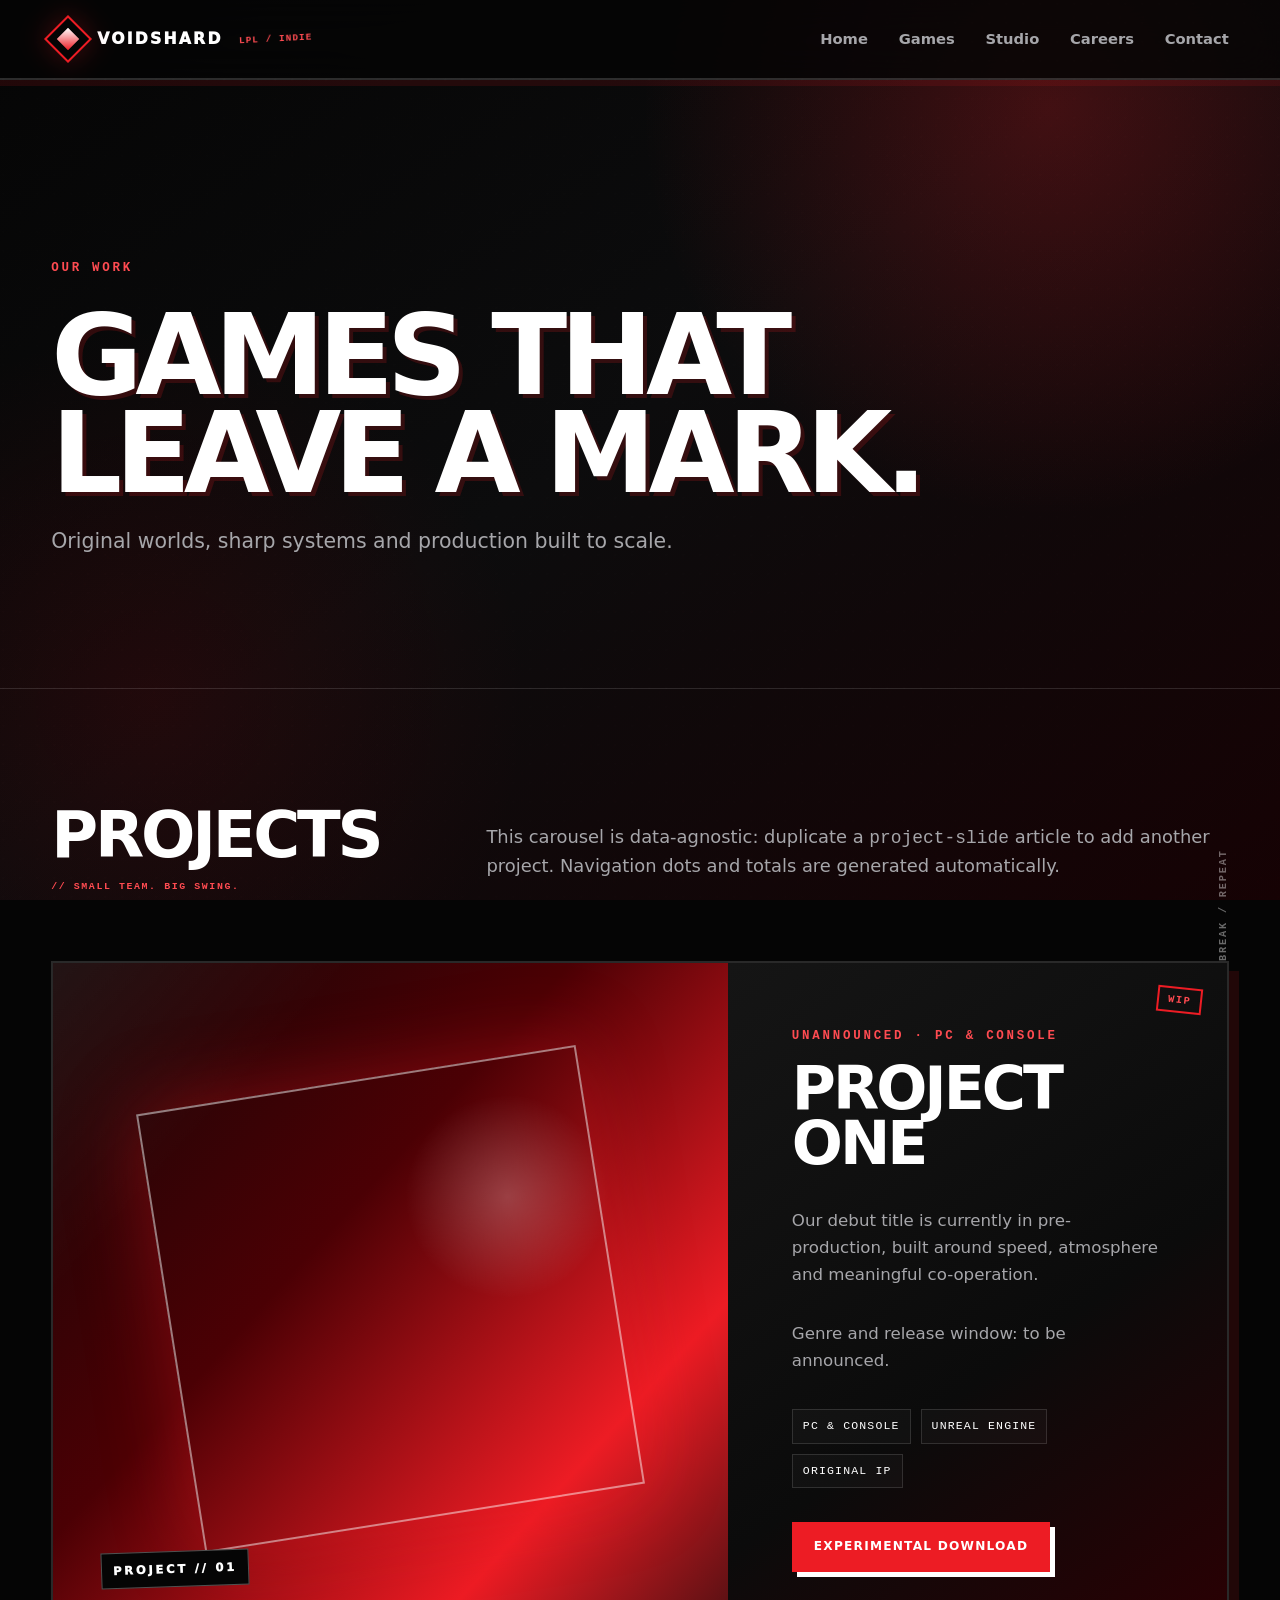
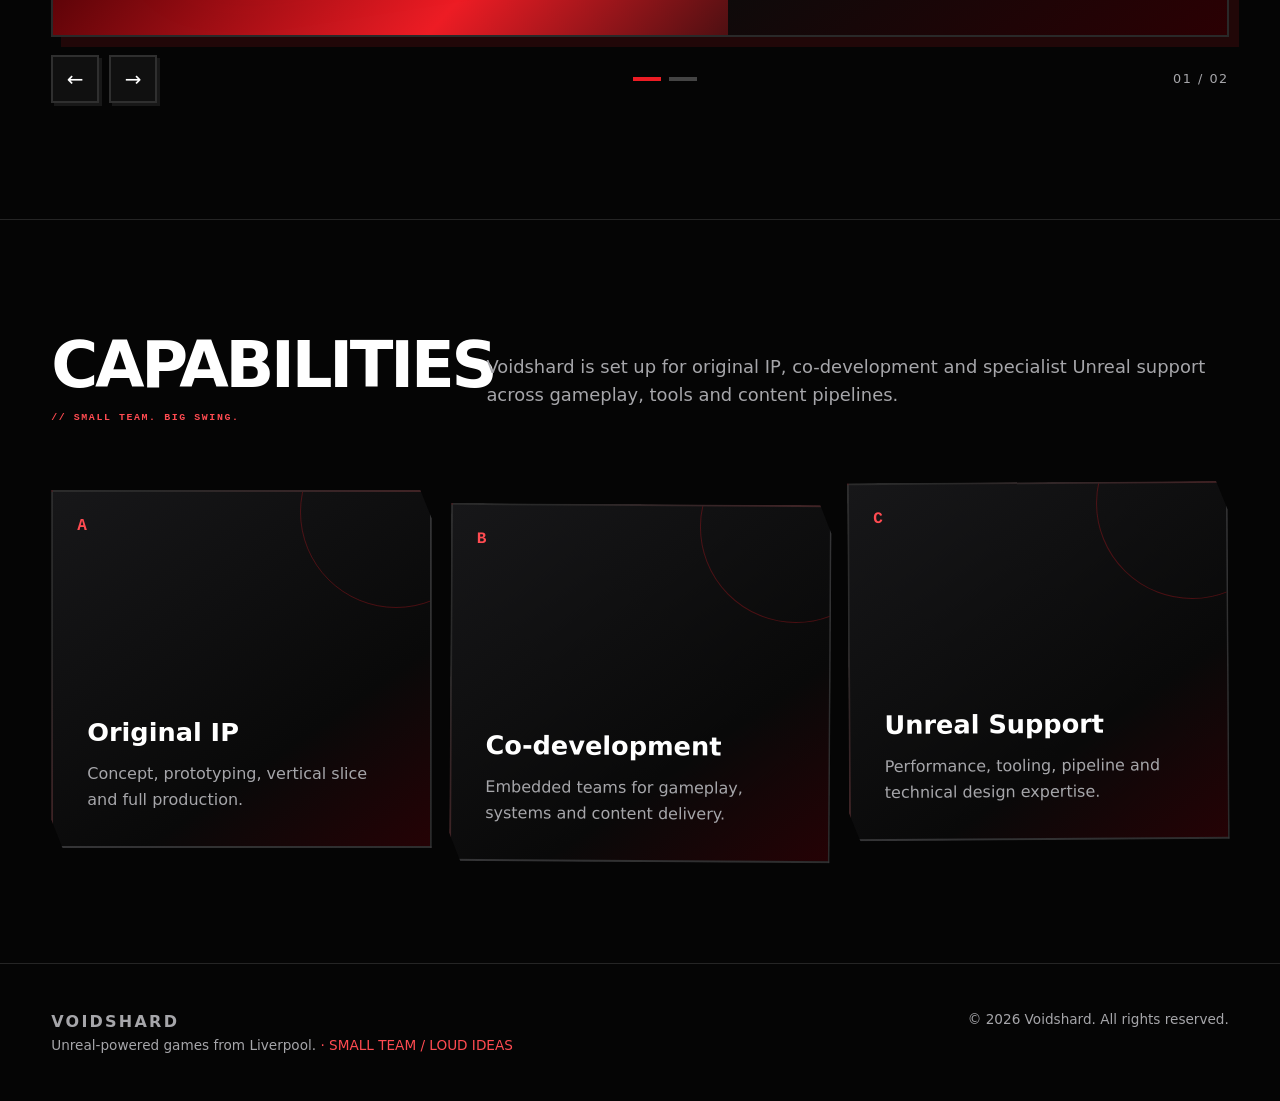
==== commit 9f617464: "Make Project One download config-driven" ====
--- a/games.html
+++ b/games.html
@@ -1 +1 @@
-<!doctype html><html lang="en"><head><meta charset="utf-8"><meta name="viewport" content="width=device-width,initial-scale=1"><meta name="description" content="Explore games and capabilities from Voidshard."><title>Games | Voidshard</title><link rel="stylesheet" href="assets/styles.css"></head><body><header class="site-header"><div class="wrap nav"><a class="brand" href="index.html"><span class="mark" aria-hidden="true"></span><span>VOIDSHARD</span></a><button class="menu" aria-label="Toggle navigation" aria-expanded="false">☰</button><nav class="nav-links"><a href="index.html">Home</a><a href="games.html">Games</a><a href="studio.html">Studio</a><a href="careers.html">Careers</a><a href="contact.html">Contact</a></nav></div></header><main><section class="page-hero"><div class="wrap"><div class="eyebrow">Our work</div><h1>GAMES THAT<br>LEAVE A MARK.</h1><p>Original worlds, sharp systems and production built to scale.</p></div></section><section class="section"><div class="wrap"><div class="section-head"><h2>PROJECTS</h2><p>This carousel is data-agnostic: duplicate a <code>project-slide</code> article to add another project. Navigation dots and totals are generated automatically.</p></div><div class="projects-shell" data-carousel><div class="projects-viewport"><div class="projects-track"><article class="project-slide" id="project-void"><div class="project-art" data-project="PROJECT // 01"><span class="project-shape"></span></div><div class="project-copy"><div class="eyebrow">Unannounced · PC & Console</div><h3>PROJECT ONE</h3><p>Our debut title is currently in pre-production, built around speed, atmosphere and meaningful co-operation.</p><p class="small">Genre and release window: to be announced.</p><div class="project-meta"><span>PC & Console</span><span>Unreal Engine</span><span>Original IP</span></div><div class="actions"><a class="btn primary" href="https://mlltalrpwpuzmywepelq.supabase.co/storage/v1/object/public/Executables/readme.txt" download target="_blank" rel="noopener">Experimental Download</a></div></div></article><article class="project-slide" id="project-echo"><div class="project-art alt" data-project="PROJECT // 02"><span class="project-shape"></span></div><div class="project-copy"><div class="eyebrow">Prototype · Original IP</div><h3>PROJECT ECHO</h3><p>A second original concept exploring tactical movement, reactive environments and high-stakes team play.</p><p class="small">Platforms and release window: to be announced.</p><div class="project-meta"><span>Prototype</span><span>Team Play</span><span>Unreal Engine</span></div></div></article></div></div><div class="carousel-controls"><div class="carousel-buttons"><button class="carousel-btn" type="button" data-prev aria-label="Previous project">←</button><button class="carousel-btn" type="button" data-next aria-label="Next project">→</button></div><div class="carousel-dots" data-dots aria-label="Choose project"></div><div class="carousel-status" aria-live="polite"><span data-current>01</span> / <span data-total>02</span></div></div></div></div></section><section class="section"><div class="wrap"><div class="section-head"><h2>CAPABILITIES</h2><p>Voidshard is set up for original IP, co-development and specialist Unreal support across gameplay, tools and content pipelines.</p></div><div class="grid-3"><article class="card"><span class="num">A</span><h3>Original IP</h3><p>Concept, prototyping, vertical slice and full production.</p></article><article class="card"><span class="num">B</span><h3>Co-development</h3><p>Embedded teams for gameplay, systems and content delivery.</p></article><article class="card"><span class="num">C</span><h3>Unreal Support</h3><p>Performance, tooling, pipeline and technical design expertise.</p></article></div></div></section></main><footer><div class="wrap footer-row"><div><strong>VOIDSHARD</strong><div class="small">Unreal-powered games from Liverpool.</div></div><div class="small">© <span data-year></span> Voidshard. All rights reserved.</div></div></footer><script src="assets/script.js"></script></body></html>+<!doctype html><html lang="en"><head><meta charset="utf-8"><meta name="viewport" content="width=device-width,initial-scale=1"><meta name="description" content="Explore games and capabilities from Voidshard."><title>Games | Voidshard</title><link rel="stylesheet" href="assets/styles.css"></head><body><header class="site-header"><div class="wrap nav"><a class="brand" href="index.html"><span class="mark" aria-hidden="true"></span><span>VOIDSHARD</span></a><button class="menu" aria-label="Toggle navigation" aria-expanded="false">☰</button><nav class="nav-links"><a href="index.html">Home</a><a href="games.html">Games</a><a href="studio.html">Studio</a><a href="careers.html">Careers</a><a href="contact.html">Contact</a></nav></div></header><main><section class="page-hero"><div class="wrap"><div class="eyebrow">Our work</div><h1>GAMES THAT<br>LEAVE A MARK.</h1><p>Original worlds, sharp systems and production built to scale.</p></div></section><section class="section"><div class="wrap"><div class="section-head"><h2>PROJECTS</h2><p>This carousel is data-agnostic: duplicate a <code>project-slide</code> article to add another project. Navigation dots and totals are generated automatically.</p></div><div class="projects-shell" data-carousel><div class="projects-viewport"><div class="projects-track"><article class="project-slide" id="project-void"><div class="project-art" data-project="PROJECT // 01"><span class="project-shape"></span></div><div class="project-copy"><div class="eyebrow">Unannounced · PC & Console</div><h3>PROJECT ONE</h3><p>Our debut title is currently in pre-production, built around speed, atmosphere and meaningful co-operation.</p><p class="small">Genre and release window: to be announced.</p><div class="project-meta"><span>PC & Console</span><span>Unreal Engine</span><span>Original IP</span></div><div class="actions" data-project-download="projectOne" hidden><a class="btn primary" data-download-link href="#" download target="_blank" rel="noopener">Experimental Download</a></div></div></article><article class="project-slide" id="project-echo"><div class="project-art alt" data-project="PROJECT // 02"><span class="project-shape"></span></div><div class="project-copy"><div class="eyebrow">Prototype · Original IP</div><h3>PROJECT ECHO</h3><p>A second original concept exploring tactical movement, reactive environments and high-stakes team play.</p><p class="small">Platforms and release window: to be announced.</p><div class="project-meta"><span>Prototype</span><span>Team Play</span><span>Unreal Engine</span></div></div></article></div></div><div class="carousel-controls"><div class="carousel-buttons"><button class="carousel-btn" type="button" data-prev aria-label="Previous project">←</button><button class="carousel-btn" type="button" data-next aria-label="Next project">→</button></div><div class="carousel-dots" data-dots aria-label="Choose project"></div><div class="carousel-status" aria-live="polite"><span data-current>01</span> / <span data-total>02</span></div></div></div></div></section><section class="section"><div class="wrap"><div class="section-head"><h2>CAPABILITIES</h2><p>Voidshard is set up for original IP, co-development and specialist Unreal support across gameplay, tools and content pipelines.</p></div><div class="grid-3"><article class="card"><span class="num">A</span><h3>Original IP</h3><p>Concept, prototyping, vertical slice and full production.</p></article><article class="card"><span class="num">B</span><h3>Co-development</h3><p>Embedded teams for gameplay, systems and content delivery.</p></article><article class="card"><span class="num">C</span><h3>Unreal Support</h3><p>Performance, tooling, pipeline and technical design expertise.</p></article></div></div></section></main><footer><div class="wrap footer-row"><div><strong>VOIDSHARD</strong><div class="small">Unreal-powered games from Liverpool.</div></div><div class="small">© <span data-year></span> Voidshard. All rights reserved.</div></div></footer><script src="assets/config.js"></script><script src="assets/script.js"></script></body></html>
